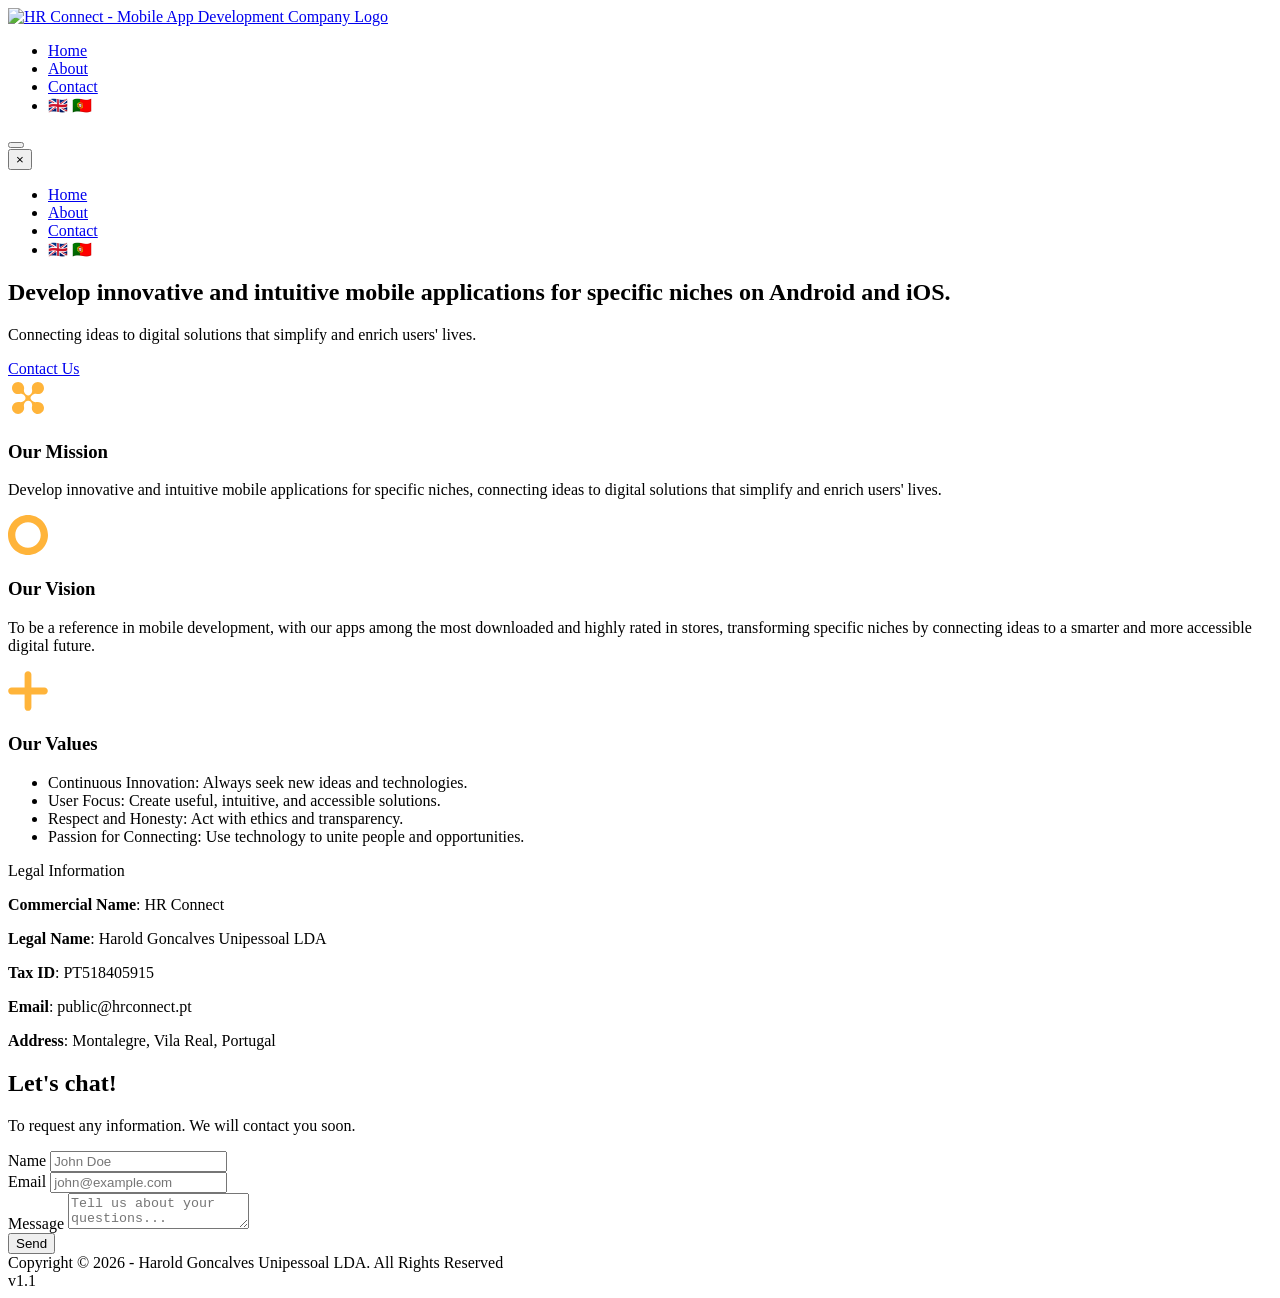
==== index.html @ 8aef355e "Update footer copyright year to 2026 and add version number v1.1" ====
<!DOCTYPE html>
<html lang="en">
<head>
    <meta charset="UTF-8">
    <meta name="viewport" content="width=device-width, initial-scale=1.0">
    <title>HR Connect - Mobile App Development Services | Android & iOS</title>
    <meta name="description" content="Specialized in innovative mobile application development for Android and iOS. We create digital solutions that simplify and enrich users' lives.">
    <meta name="keywords" content="mobile app development, Android development, iOS development, digital solutions, app developer, custom mobile apps, Portuguese app developer">
    <meta name="author" content="HR Connect">
    <link rel="canonical" href="https://www.hrconnect.pt">
    <meta name="robots" content="index, follow">
    <meta name="geo.region" content="PT-17">
    <meta name="geo.placename" content="Vila Real">
    <meta name="geo.position" content="41.2954;-7.7462">
    
    <!-- Open Graph / Facebook -->
    <meta property="og:type" content="business.business">
    <meta property="og:title" content="HR Connect - Mobile App Development Services | Android & iOS">
    <meta property="og:description" content="Specialized in innovative mobile application development. Creating digital solutions that transform ideas into reality.">
    <meta property="og:url" content="https://www.hrconnect.pt">
    <meta property="og:site_name" content="HR Connect">
    <meta property="og:locale" content="en_GB">
    <meta property="og:locale:alternate" content="pt_PT">
    
    <!-- Twitter -->
    <meta name="twitter:card" content="summary_large_image">
    <meta name="twitter:title" content="HR Connect - Mobile App Development Services">
    <meta name="twitter:description" content="Innovative mobile application development for Android and iOS. Creating digital solutions that transform ideas into reality.">
    
    <!-- Favicon -->
    <link rel="icon" type="image/png" sizes="32x32" href="assets/img/favicon/favicon-32x32.png">
    <link rel="icon" type="image/png" sizes="16x16" href="assets/img/favicon/favicon-16x16.png">
    <link rel="apple-touch-icon" sizes="180x180" href="assets/img/favicon/apple-touch-icon.png">
    <link rel="manifest" href="site.webmanifest">
    
    <link rel="stylesheet" href="assets/css/style.css">
    <link href="https://fonts.googleapis.com/css?family=Montserrat:400,700&display=swap" rel="stylesheet">
    <link rel="alternate" hreflang="x-default" href="https://www.hrconnect.pt">
</head>
<body itemscope itemtype="http://schema.org/WebPage">
    <script type="application/ld+json">{
        "@context": "http://schema.org",
        "@type": "ProfessionalService",
        "name": "HR Connect",
        "description": "Innovative mobile application development for Android and iOS",
        "url": "https://www.hrconnect.pt",
        "logo": "https://www.hrconnect.pt/assets/img/logo.png",
        "address": {
            "@type": "PostalAddress",
            "addressLocality": "Montalegre",
            "addressRegion": "Vila Real",
            "postalCode": "5470-261",
            "addressCountry": "PT"
        },
        "email": "public@hrconnect.pt",
        "vatID": "PT518405915",
        "sameAs": [],
        "areaServed": {
            "@type": "Country",
            "name": "Portugal"
        },
        "hasOfferCatalog": {
            "@type": "OfferCatalog",
            "name": "Mobile Development Services",
            "itemListElement": [{
                "@type": "Offer",
                "itemOffered": {
                    "@type": "Service",
                    "name": "Android App Development"
                }
            }, {
                "@type": "Offer",
                "itemOffered": {
                    "@type": "Service",
                    "name": "iOS App Development"
                }
            }]
        }
    }</script>
  <!-- Header & Navigation -->
  <header class="site-header" role="banner">
    <div class="container header-flex">
      <div class="logo" itemscope itemtype="http://schema.org/Organization">
        <a href="#home" class="logo-link">
          <img src="assets/img/logo.png" alt="HR Connect - Mobile App Development Company Logo" width="84" height="84" itemprop="logo">
        </a>
      </div>
      <nav class="main-nav" role="navigation" aria-label="Main navigation">
        <ul class="desktop-menu">
          <li><a href="#home" class="active" data-en="Home" data-pt="Início" aria-current="page">Home</a></li>
          <li><a href="#about" data-en="About" data-pt="Sobre">About</a></li>
          <li><a href="#contact" data-en="Contact" data-pt="Contacto">Contact</a></li>
          <li class="lang-switch" role="group" aria-label="Language selection">
            <span id="lang-en" class="active" aria-pressed="true" role="button" tabindex="0">🇬🇧</span>
            <span id="lang-pt" aria-pressed="false" role="button" tabindex="0">🇵🇹</span>
          </li>
        </ul>
        <button class="hamburger" aria-label="Open menu" aria-expanded="false" aria-controls="mobile-menu">
          <span></span><span></span><span></span>
        </button>
        <div class="mobile-menu-overlay" id="mobile-menu" role="navigation" aria-label="Mobile navigation">
          <button class="close-mobile-menu" aria-label="Close menu">&times;</button>
          <ul>
            <li><a href="#home" data-en="Home" data-pt="Início">Home</a></li>
            <li><a href="#about" data-en="About" data-pt="Sobre">About</a></li>
            <li><a href="#contact" data-en="Contact" data-pt="Contacto">Contact</a></li>
            <li class="lang-switch" role="group" aria-label="Language selection">
              <span id="lang-en-mobile" class="active" aria-pressed="true" role="button" tabindex="0">🇬🇧</span>
              <span id="lang-pt-mobile" aria-pressed="false" role="button" tabindex="0">🇵🇹</span>
            </li>
          </ul>
        </div>
      </nav>
    </div>
  </header>

  <!-- Hero Section -->
  <section class="hero" id="home" role="banner">
    <div class="hero-bg" aria-hidden="true"></div>
    <div class="container hero-content">
      <h1 data-en="Develop innovative and intuitive mobile applications for specific niches on Android and iOS." data-pt="Desenvolver aplicações móveis inovadoras e intuitivas para nichos específicos em Android e iOS.">Develop innovative and intuitive mobile applications for specific niches on Android and iOS.</h1>
      <p class="hero-sub" data-en="Connecting ideas to digital solutions that simplify and enrich users' lives." data-pt="Conectando ideias a soluções digitais que simplificam e enriquecem a vida dos utilizadores.">Connecting ideas to digital solutions that simplify and enrich users' lives.</p>
      <a href="#contact" class="cta-main" data-en="Contact Us" data-pt="Fale Conosco">Contact Us</a>
    </div>
  </section>

  <!-- About/Value Section -->
  <section class="about-values division-group" id="about" role="region" aria-labelledby="about-title">
    <div class="container about-grid">
      <div class="about-item">
        <div class="about-icon">
          <svg width="40" height="40" viewBox="0 0 200 200" fill="none" xmlns="http://www.w3.org/2000/svg" role="img" aria-label="Mission Icon">
            <path d="M149.797 119.603a30.6 30.6 0 0 0-6.482.658c-8.192 1.731-16.703-.889-22.625-6.779l-2.806-2.791a15.1 15.1 0 0 1-.012-21.422l2.773-2.759c5.928-5.896 14.449-8.514 22.647-6.775 2.089.443 4.258.672 6.483.662 16.412-.072 29.926-13.325 30.218-29.648.306-17.117-13.708-31.055-30.918-30.744-16.115.291-29.319 13.279-29.783 29.305a30 30 0 0 0 .896 8.242c2.131 8.452-.382 17.394-6.576 23.555l-1.961 1.95a15.28 15.28 0 0 1-10.774 4.439 15.28 15.28 0 0 1-10.774-4.439l-3.382-3.365c-6.011-5.979-8.609-14.6-6.742-22.849.531-2.346.787-4.796.732-7.314-.351-16.116-13.593-29.236-29.796-29.525-17.211-.307-31.225 13.637-30.911 30.758.298 16.248 13.701 29.467 30.038 29.632a30.6 30.6 0 0 0 7.391-.824c8.404-1.999 17.246.541 23.356 6.619l2.176 2.165a15.1 15.1 0 0 1 4.463 10.717v1.801c0 4.02-1.605 7.875-4.463 10.717l-2.219 2.208c-6.104 6.072-14.936 8.615-23.334 6.624a30.6 30.6 0 0 0-7.39-.819c-16.329.176-29.72 13.391-30.018 29.631-.315 17.123 13.7 31.067 30.912 30.76 16.21-.289 29.454-13.422 29.795-29.545.053-2.52-.205-4.97-.737-7.317-1.874-8.255.722-16.885 6.737-22.87l2.486-2.473a15.28 15.28 0 0 1 10.774-4.439h1.811c4.041 0 7.917 1.597 10.775 4.439l1.066 1.06c6.2 6.167 8.709 15.119 6.57 23.577a30.2 30.2 0 0 0-.902 8.244c.454 16.033 13.66 29.033 29.783 29.324 17.211.311 31.226-13.627 30.919-30.745-.293-16.314-13.794-29.564-30.198-29.647z" fill="#ffb43a"/>
          </svg>
        </div>
        <h3 class="about-title" data-en="Our Mission" data-pt="A Nossa Missão">Our Mission</h3>
        <p class="about-mission" data-en="Develop innovative and intuitive mobile applications for specific niches, connecting ideas to digital solutions that simplify and enrich users' lives." data-pt="Desenvolver aplicações móveis inovadoras e intuitivas para nichos específicos, conectando ideias a soluções digitais que simplificam e enriquecem a vida dos utilizadores.">Develop innovative and intuitive mobile applications for specific niches, connecting ideas to digital solutions that simplify and enrich users' lives.</p>
      </div>
      <div class="about-item">
        <div class="about-icon">
          <svg preserveAspectRatio="xMidYMid meet" data-bbox="5.1 5.1 189.8 189.8" version="1.1" xmlns="http://www.w3.org/2000/svg" viewBox="5.1 5.1 189.8 189.8" role="img" aria-label="Vision Icon" width="40" height="40">
            <g><path class="st0" d="M100,5.1C47.6,5.1,5.1,47.6,5.1,100c0,52.4,42.5,94.9,94.9,94.9c52.4,0,94.9-42.5,94.9-94.9
            C194.9,47.6,152.4,5.1,100,5.1z M100,160.4c-33.3,0-60.4-27-60.4-60.4c0-33.3,27-60.4,60.4-60.4c33.3,0,60.4,27,60.4,60.4
            C160.4,133.3,133.3,160.4,100,160.4z" fill="#ffb43a"></path></g>
          </svg>
        </div>
        <h3 class="about-title" data-en="Our Vision" data-pt="A Nossa Visão">Our Vision</h3>
        <p class="about-vision" data-en="To be a reference in mobile development, with our apps among the most downloaded and highly rated in stores, transforming specific niches by connecting ideas to a smarter and more accessible digital future." data-pt="Ser referência em desenvolvimento móvel, com as nossas aplicações entre as mais descarregadas e bem avaliadas nas lojas, transformando nichos específicos ao conectar ideias a um futuro digital mais inteligente e acessível.">To be a reference in mobile development, with our apps among the most downloaded and highly rated in stores, transforming specific niches by connecting ideas to a smarter and more accessible digital future.</p>
      </div>
      <div class="about-item">
        <div class="about-icon">
          <svg width="40" height="40" viewBox="0 0 200 200" fill="none" xmlns="http://www.w3.org/2000/svg" role="img" aria-label="Values Icon">
            <path class="st0" d="M181.9,83H117V18.1C117,8.7,109.4,1,100,1c-9.4,0-17,7.7-17,17.1V83H18.1C8.7,83,1,90.6,1,100
            c0,9.4,7.7,17,17.1,17H83v64.9c0,9.4,7.6,17.1,17,17.1c9.4,0,17-7.7,17-17.1V117h64.9c9.4,0,17.1-7.6,17.1-17
            C199,90.6,191.3,83,181.9,83z" fill="#ffb43a"></path>
          </svg>
        </div>
        <h3 class="about-title" data-en="Our Values" data-pt="Os Nossos Valores">Our Values</h3>
        <ul class="about-values-list">
          <li data-en="Continuous Innovation: Always seek new ideas and technologies." data-pt="Inovação Contínua: Procurar sempre novas ideias e tecnologias.">Inovação Contínua: Procurar sempre novas ideias e tecnologias.</li>
          <li data-en="User Focus: Create useful, intuitive, and accessible solutions." data-pt="Foco no Utilizador: Criar soluções úteis, intuitivas e acessíveis.">Foco no Utilizador: Criar soluções úteis, intuitivas e acessíveis.</li>
          <li data-en="Respect and Honesty: Act with ethics and transparency." data-pt="Respeito e Honestidade: Agir com ética e transparência.">Respeito e Honestidade: Agir com ética e transparência.</li>
          <li data-en="Passion for Connecting: Use technology to unite people and opportunities." data-pt="Paixão por Conectar: Usar tecnologia para unir pessoas e oportunidades.">Paixão por Conectar: Usar tecnologia para unir pessoas e oportunidades.</li>
        </ul>
      </div>
    </div>
  </section>

    <!-- Divider Section -->
    <section class="divider">
      <div class="container">
        <div class="divider-box">
          <span class="divider-title" data-en="Legal Information" data-pt="Informações Legais">Legal Information</span>
          <p><strong data-en="Commercial Name" data-pt="Nome Comercial">Commercial Name</strong>: HR Connect</p>
          <p><strong data-en="Legal Name" data-pt="Nome Legal">Legal Name</strong>: Harold Goncalves Unipessoal LDA</p>
          <p><strong data-en="Tax ID" data-pt="NIF">Tax ID</strong>: PT518405915</p>
          <p><strong data-en="Email" data-pt="Email">Email</strong>: public@hrconnect.pt</p>
          <p><strong data-en="Address" data-pt="Morada">Address</strong>: Montalegre, Vila Real, Portugal</p>
        </div>
      </div>
    </section>  

  <!-- Contact/CTA Section -->
  <section class="contact-cta" id="contact" role="region" aria-labelledby="contact-title">
    <div class="container contact-flex">
      <div class="contact-form-box">
        <h2 id="contact-title" data-en="Let's chat!" data-pt="Vamos conversar!">Let's chat!</h2>
        <p data-en="To request any information. We will contact you soon." data-pt="Para solicitar qualquer informação. Entraremos em contacto em breve.">To request any information. We will contact you soon.</p>
        <form
        action="https://formspree.io/f/manobdzg"
        method="POST"
        class="contact-form" 
        role="form" 
        aria-labelledby="contact-title"
        >
          <div class="form-group">
            <label for="name" data-en="Name" data-pt="Nome">Name</label>
            <input type="text" id="name" name="name" 
              placeholder="John Doe" 
              data-en-placeholder="John Doe" 
              data-pt-placeholder="João Silva" 
              required aria-required="true"
              autocomplete="name">
          </div>
          <div class="form-group">
            <label for="email" data-en="Email" data-pt="Email">Email</label>
            <input type="email" id="email" name="email" 
              placeholder="john@example.com" 
              data-en-placeholder="john@example.com" 
              data-pt-placeholder="joao@exemplo.com" 
              required aria-required="true"
              autocomplete="email">
          </div>
          <div class="form-group">
            <label for="message" data-en="Message" data-pt="Mensagem">Message</label>
            <textarea id="message" name="message" 
              placeholder="Tell us about your questions..." 
              data-en-placeholder="Tell us about your questions..." 
              data-pt-placeholder="Conte-nos sobre as suas questões..." 
              required aria-required="true"
              autocomplete="off"></textarea>
          </div>
          <button type="submit" data-en="Send" data-pt="Enviar">Send</button>
        </form>
      </div>
    </div>
  </section>

  <!-- Footer -->
  <footer class="site-footer" role="contentinfo">
    <div class="footer-copy">Copyright © 2026 - Harold Goncalves Unipessoal LDA. All Rights Reserved</div>
    <div>v1.1</div>
  </footer>

  <script src="assets/js/main.js"></script>
  <script>
    // Random hero background from assets/img/backgroup
    (function() {
      var images = [
        'assets/img/backgroup/hero-bg1.gif',
        'assets/img/backgroup/hero-bg2.gif',
      ];
      var chosen = images[Math.floor(Math.random() * images.length)];
      var heroBg = document.querySelector('.hero-bg');
      if (heroBg) {
        heroBg.style.backgroundImage = 'url(' + chosen + ')';
      }
    })();
  </script>
  <script>
    // Hamburger menu interactivity
    const hamburger = document.querySelector('.hamburger');
    const mobileMenu = document.querySelector('.mobile-menu-overlay');
    const closeMenu = document.querySelector('.close-mobile-menu');
    
    hamburger.addEventListener('click', function() {
      mobileMenu.classList.add('open');
      hamburger.setAttribute('aria-expanded', 'true');
    });
    
    closeMenu.addEventListener('click', function() {
      mobileMenu.classList.remove('open');
      hamburger.setAttribute('aria-expanded', 'false');
    });
    
    // Optional: close menu on link click
    mobileMenu.querySelectorAll('a').forEach(link => {
      link.addEventListener('click', function() {
        mobileMenu.classList.remove('open');
        hamburger.setAttribute('aria-expanded', 'false');
      });
    });
  </script>
  <script>
    function setLanguage(lang) {
      document.documentElement.lang = lang;
      document.querySelectorAll('[data-en]').forEach(el => {
        el.textContent = el.getAttribute('data-' + lang);
      });
      
      // Update placeholders separately
      document.querySelectorAll('input, textarea').forEach(el => {
        const placeholder = el.getAttribute('data-' + lang + '-placeholder');
        if (placeholder) {
          el.placeholder = placeholder;
        }
      });

      // Update language buttons
      document.getElementById('lang-en').classList.toggle('active', lang === 'en');
      document.getElementById('lang-pt').classList.toggle('active', lang === 'pt');
      document.getElementById('lang-en').setAttribute('aria-pressed', lang === 'en');
      document.getElementById('lang-pt').setAttribute('aria-pressed', lang === 'pt');
      
      // Update mobile language buttons
      document.getElementById('lang-en-mobile').classList.toggle('active', lang === 'en');
      document.getElementById('lang-pt-mobile').classList.toggle('active', lang === 'pt');
      document.getElementById('lang-en-mobile').setAttribute('aria-pressed', lang === 'en');
      document.getElementById('lang-pt-mobile').setAttribute('aria-pressed', lang === 'pt');
    }
    document.getElementById('lang-en').onclick = () => setLanguage('en');
    document.getElementById('lang-pt').onclick = () => setLanguage('pt');
    setLanguage('en');
  </script>
  <script>
    // Mobile language switcher sync
    document.getElementById('lang-en-mobile').onclick = () => { 
      setLanguage('en'); 
      document.querySelector('.mobile-menu-overlay').classList.remove('open');
      hamburger.setAttribute('aria-expanded', 'false');
    };
    document.getElementById('lang-pt-mobile').onclick = () => { 
      setLanguage('pt'); 
      document.querySelector('.mobile-menu-overlay').classList.remove('open');
      hamburger.setAttribute('aria-expanded', 'false');
    };
  </script>
</body>
</html>
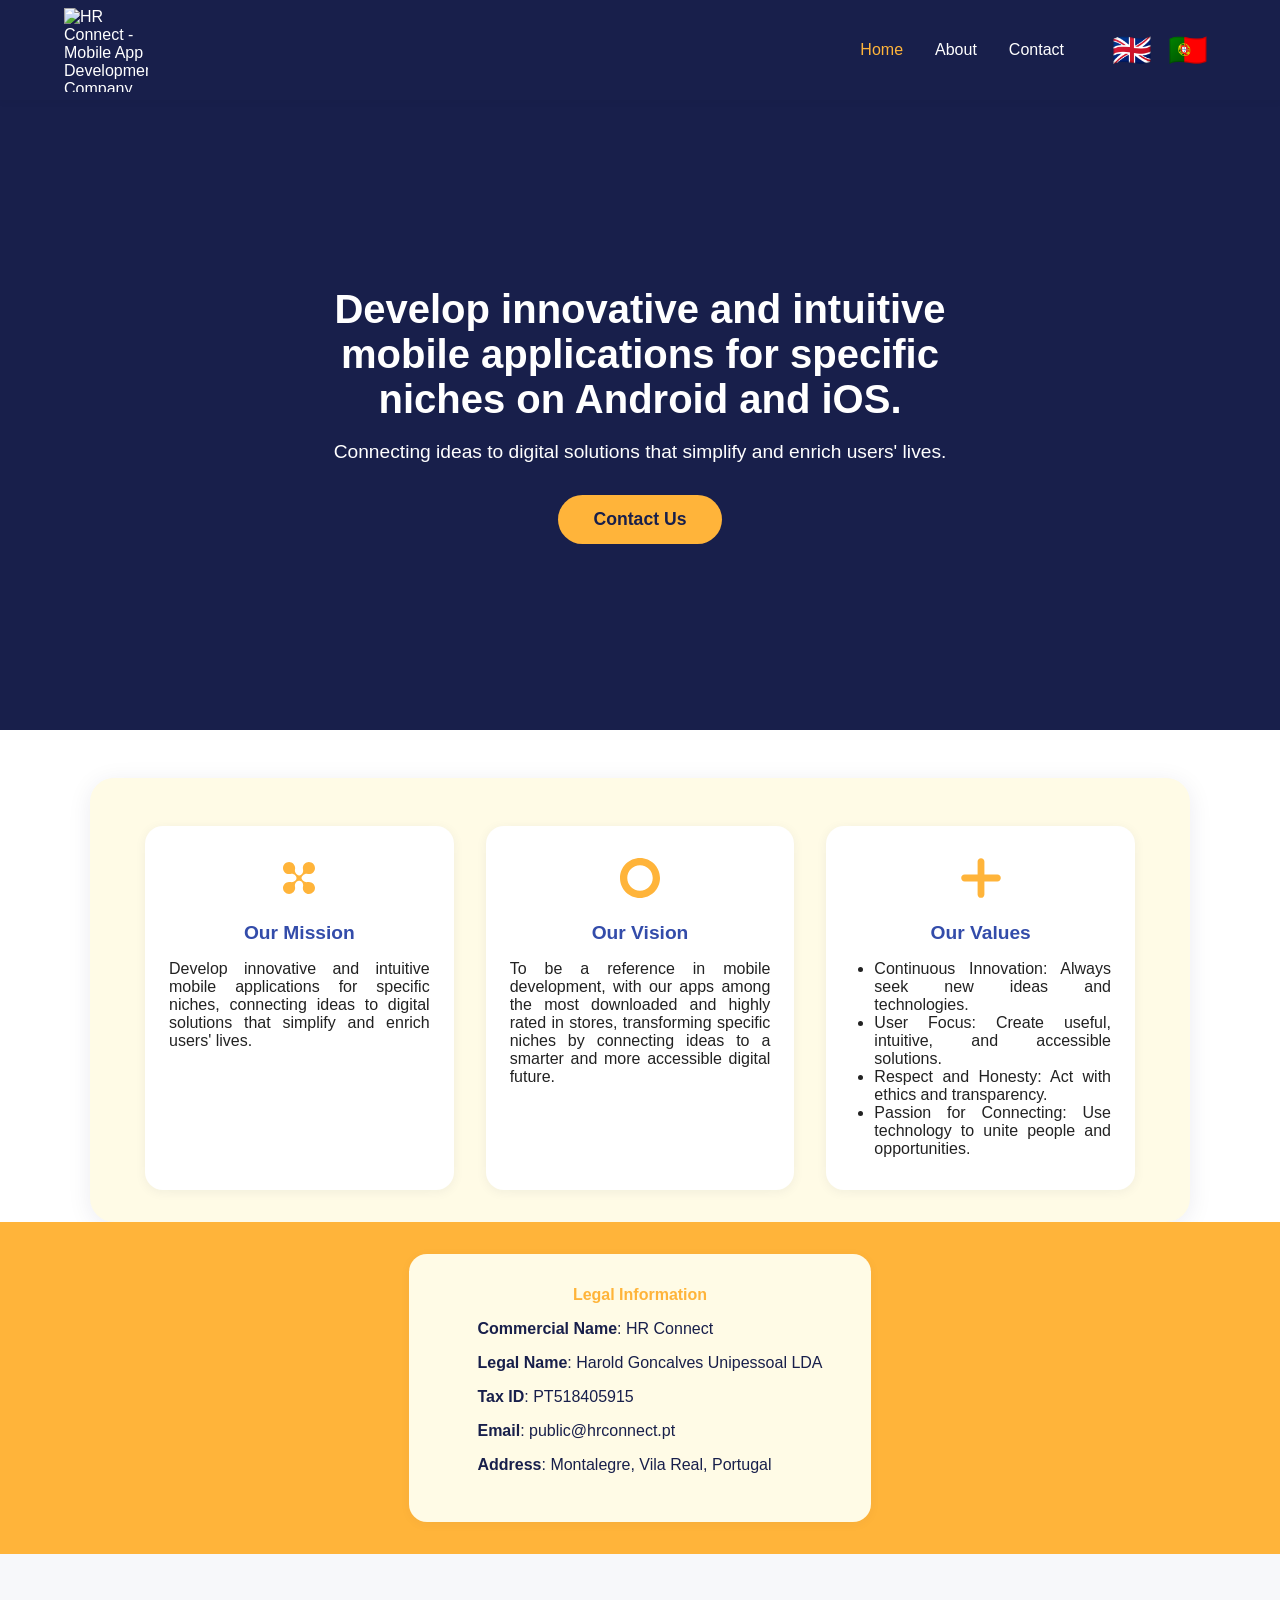
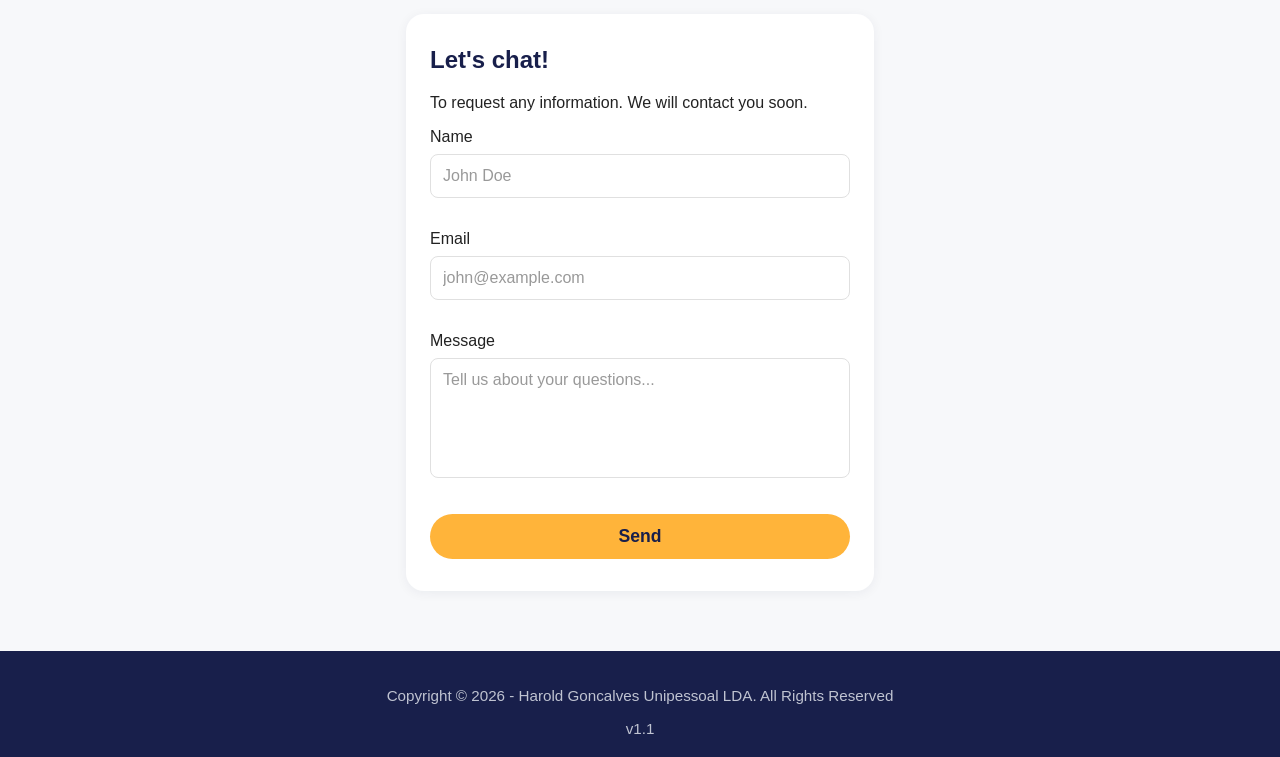
==== commit 57ae3609: "Refactor footer layout and styling for improved readability and consistency Co-authored-by: Copilot " ====
--- a/index.html
+++ b/index.html
@@ -229,7 +229,7 @@
   <!-- Footer -->
   <footer class="site-footer" role="contentinfo">
     <div class="footer-copy">Copyright © 2026 - Harold Goncalves Unipessoal LDA. All Rights Reserved</div>
-    <div>v1.1</div>
+    <div class="footer-version">v1.1</div>
   </footer>
 
   <script src="assets/js/main.js"></script>
--- a/assets/css/style.css
+++ b/assets/css/style.css
@@ -0,0 +1,689 @@
+:root {
+  --primary-bg: #181f4b;
+  --accent: #ffb43a;
+  --white: #fff;
+  --text: #222;
+  --header-height: 100px;
+  --font-main: Arial,Helvetica,sans-serif;
+  --focus-outline: 3px solid #4a90e2;
+  --focus-outline-offset: 2px;
+}
+
+html, body {
+  margin: 0;
+  padding: 0;
+  font-family: var(--font-main);
+  background: var(--white);
+  color: var(--text);
+}
+
+.container {
+  width: 90%;
+  max-width: 1200px;
+  margin: 0 auto;
+}
+
+.site-header {
+  background: var(--primary-bg);
+  color: var(--white);
+  height: var(--header-height);
+  display: flex;
+  align-items: center;
+  position: sticky;
+  top: 0;
+  z-index: 100;
+  box-shadow: 0 2px 8px rgba(0,0,0,0.04);
+}
+
+.header-flex {
+  display: flex;
+  align-items: center;
+  justify-content: space-between;
+  height: var(--header-height);
+}
+
+.logo {
+  display: flex;
+  align-items: center;
+  gap: 12px;
+  padding: 8px 0;
+}
+
+.logo-link {
+  display: flex;
+  align-items: center;
+  text-decoration: none;
+  color: var(--white);
+  transition: opacity 0.2s ease;
+}
+
+.logo-link:hover {
+  opacity: 0.9;
+}
+.logo img {
+  height: calc(var(--header-height) - 16px);
+  width: auto;
+}
+.logo-text {
+  font-weight: 700;
+  font-size: 1.2rem;
+  letter-spacing: 1px;
+}
+.logo-text .subtitle {
+  display: block;
+  font-weight: 400;
+  font-size: 0.9rem;
+  color: var(--accent);
+}
+
+.main-nav ul {
+  list-style: none;
+  display: flex;
+  gap: 32px;
+  margin: 0;
+  padding: 0;
+  align-items: center;
+  height: 100%;
+}
+.main-nav a {
+  color: var(--white);
+  text-decoration: none;
+  transition: color 0.2s, transform 0.2s ease;
+  cursor: pointer;
+  font-size: 1rem;
+  display: flex;
+  align-items: center;
+  height: 100%;
+}
+
+.main-nav a:hover {
+  transform: scale(1.05);
+  opacity: 0.8;
+}
+
+.main-nav a.active, .main-nav a:hover {
+  color: var(--accent);
+}
+
+.cta-header {
+  background: var(--accent);
+  color: var(--primary-bg);
+  padding: 10px 24px;
+  border-radius: 24px;
+  font-weight: 700;
+  text-decoration: none;
+  margin-left: 24px;
+  transition: background 0.2s;
+}
+.cta-header:hover {
+  background: #ffd580;
+}
+
+.hero {
+  position: relative;
+  min-height: 70vh;
+  display: flex;
+  align-items: center;
+  justify-content: center;
+  background: var(--primary-bg);
+  color: var(--white);
+  overflow: hidden;
+}
+.hero-bg {
+  position: absolute;
+  top: 0; left: 0; right: 0; bottom: 0;
+  background: url('../img/backgroup/hero-bg1.gif') center/cover no-repeat;
+  filter: blur(2px) brightness(0.5);
+  z-index: 1;
+}
+.hero-content {
+  position: relative;
+  z-index: 2;
+  text-align: center;
+  max-width: 700px;
+  margin: 0 auto;
+}
+.hero h1 {
+  font-size: 2.5rem;
+  font-weight: 700;
+  margin-bottom: 1rem;
+}
+.hero-sub {
+  font-size: 1.2rem;
+  margin-bottom: 2rem;
+}
+.cta-main {
+  background: var(--accent);
+  color: var(--primary-bg);
+  padding: 14px 36px;
+  border-radius: 28px;
+  font-weight: 700;
+  text-decoration: none;
+  font-size: 1.1rem;
+  transition: background 0.2s;
+  display: inline-block;
+  margin-bottom: 2rem;
+}
+.cta-main:hover {
+  background: #ffd580;
+}
+
+@media (max-width: 800px) {
+  .header-flex {
+    flex-direction: row;
+    justify-content: space-between;
+    align-items: center;
+    height: auto;
+    padding: 12px 0;
+  }
+  .logo {
+    justify-content: flex-start;
+    margin-bottom: 0;
+  }
+  .hamburger {
+    display: flex;
+    position: static;
+    margin-left: auto;
+  }
+  .desktop-menu {
+    display: none !important;
+  }
+}
+
+/* About/Value Section */
+.about-values {
+  background: #f7f8fa;
+  padding: 60px 0;
+}
+.about-grid {
+  display: flex;
+  gap: 32px;
+  justify-content: space-between;
+  flex-wrap: wrap;
+}
+.about-item {
+  background: var(--white);
+  border-radius: 18px;
+  box-shadow: 0 2px 12px rgba(24,31,75,0.06);
+  flex: 1 1 250px;
+  min-width: 250px;
+  max-width: 340px;
+  padding: 32px 24px;
+  text-align: center;
+  margin: 0 auto;
+}
+.about-icon {
+  font-size: 2.2rem;
+  color: var(--accent);
+  margin-bottom: 16px;
+}
+.about-item h3 {
+  margin: 0 0 12px 0;
+  font-size: 1.2rem;
+}
+
+.about-values-list {
+  list-style-type: disc;
+  padding-left: 1.5em;
+  margin: 1em 0 0 0;
+  text-align: left;
+}
+.about-values-list li {
+  text-align: left;
+}
+
+/* How We Work Section */
+.how-we-work {
+  background: #fff;
+  padding: 60px 0 40px 0;
+}
+.how-we-work h2 {
+  text-align: center;
+  color: var(--primary-bg);
+  margin-bottom: 40px;
+}
+.work-flex {
+  display: flex;
+  gap: 32px;
+  justify-content: center;
+  flex-wrap: wrap;
+}
+.work-item {
+  background: #f7f8fa;
+  border-radius: 18px;
+  box-shadow: 0 2px 12px rgba(24,31,75,0.04);
+  flex: 1 1 300px;
+  min-width: 260px;
+  max-width: 400px;
+  padding: 32px 24px;
+  text-align: center;
+  margin: 0 auto;
+}
+.work-icon {
+  font-size: 2.2rem;
+  color: var(--accent);
+  margin-bottom: 16px;
+}
+.work-item h3 {
+  margin: 0 0 12px 0;
+  font-size: 1.2rem;
+  color: var(--primary-bg);
+}
+
+/* Divider Section */
+.divider {
+  background: var(--accent);
+  color: var(--primary-bg);
+  padding: 32px 0;
+  text-align: center;
+}
+.divider .divider-box p {
+  text-align: left;
+  margin-left: 20px;
+}
+.divider-box {
+  background: #fffbe6;
+  display: inline-block;
+  padding: 32px 48px;
+  border-radius: 18px;
+  box-shadow: 0 2px 12px rgba(24,31,75,0.04);
+}
+.divider-title {
+  display: block;
+  font-size: 1rem;
+  font-weight: 700;
+  margin-bottom: 12px;
+  color: var(--accent);
+}
+.divider-box h3 {
+  margin: 0;
+  font-size: 1.5rem;
+  font-weight: 700;
+}
+
+/* Contact/CTA Section */
+.contact-cta {
+  background: #f7f8fa;
+  padding: 60px 0;
+}
+.contact-flex {
+  display: flex;
+  gap: 48px;
+  flex-wrap: wrap;
+  align-items: flex-start;
+  justify-content: center;
+}
+.contact-form-box {
+  background: var(--white);
+  border-radius: 18px;
+  box-shadow: 0 2px 12px rgba(24,31,75,0.06);
+  padding: 32px 24px;
+  flex: 1 1 340px;
+  min-width: 300px;
+  max-width: 420px;
+}
+.contact-form-box h2 {
+  margin-top: 0;
+  color: var(--primary-bg);
+}
+.contact-form {
+  display: flex;
+  flex-direction: column;
+  gap: 16px;
+  margin-top: 16px;
+}
+.contact-form input,
+.contact-form textarea {
+  width: 100%;
+  padding: 12px 12px;
+  border: 1px solid #e0e0e0;
+  border-radius: 8px;
+  font-size: 1rem;
+  font-family: var(--font-main);
+  transition: border-color 0.2s, box-shadow 0.2s;
+  box-sizing: border-box;
+  resize: none;
+}
+.contact-form textarea {
+  min-height: 120px;
+}
+.contact-form button {
+  background: var(--accent);
+  color: var(--primary-bg);
+  border: none;
+  border-radius: 24px;
+  padding: 12px 0;
+  font-weight: 700;
+  font-size: 1.1rem;
+  cursor: pointer;
+  transition: background 0.2s;
+}
+.contact-form button:hover {
+  background: #ffd580;
+}
+
+/* Footer */
+.site-footer {
+  background: var(--primary-bg);
+  color: var(--white);
+  text-align: center;
+  padding: 20px 0;
+  min-height: 60px;
+}
+.footer-flex {
+  display: flex;
+  justify-content: space-between;
+  align-items: center;
+  flex-wrap: wrap;
+  gap: 24px;
+  padding-bottom: 16px;
+}
+.footer-nav {
+  display: flex;
+  gap: 24px;
+  flex-wrap: wrap;
+}
+.footer-nav a {
+  color: var(--white);
+  text-decoration: none;
+  font-weight: 500;
+  transition: color 0.2s;
+}
+.footer-nav a:hover {
+  color: var(--accent);
+}
+.footer-social {
+  display: flex;
+  gap: 16px;
+}
+.footer-social a {
+  color: var(--accent);
+  font-size: 1.5rem;
+  text-decoration: none;
+  transition: color 0.2s;
+}
+.footer-social a:hover {
+  color: #ffd580;
+}
+.footer-copy {
+  text-align: center;
+  color: #bfc3d1;
+  font-size: 0.95rem;
+  padding: 16px 0 0 0;
+}
+
+.footer-version {
+  text-align: center;
+  color: #bfc3d1;
+  font-size: 0.95rem;
+  padding: 16px 0 0 0;
+}
+
+@media (max-width: 1000px) {
+  .about-grid, .work-flex, .contact-flex, .footer-flex {
+    flex-direction: column;
+    align-items: stretch;
+    gap: 24px;
+  }
+  .about-item, .work-item, .contact-form-box {
+    max-width: 100%;
+  }
+}
+
+.division-group {
+  background: #fffbe6;
+  border-radius: 24px;
+  box-shadow: 0 4px 24px rgba(24,31,75,0.08);
+  padding: 48px 0 32px 0;
+  margin: 48px auto 0 auto;
+  max-width: 1100px;
+}
+
+.hamburger {
+  display: none;
+  flex-direction: column;
+  justify-content: center;
+  align-items: center;
+  width: 40px;
+  height: 40px;
+  background: none;
+  border: none;
+  cursor: pointer;
+  z-index: 120;
+}
+.hamburger span {
+  display: block;
+  width: 26px;
+  height: 3px;
+  margin: 4px 0;
+  background: var(--white);
+  border-radius: 2px;
+  transition: all 0.3s;
+}
+.mobile-menu-overlay {
+  position: fixed;
+  top: 0; left: 0; right: 0; bottom: 0;
+  background: var(--primary-bg);
+  z-index: 200;
+  display: none;
+  align-items: center;
+  justify-content: center;
+  flex-direction: column;
+  transition: opacity 0.3s;
+}
+.mobile-menu-overlay.open {
+  display: flex;
+}
+.mobile-menu-overlay ul {
+  list-style: none;
+  padding: 0;
+  margin: 0;
+  text-align: center;
+  display: flex;
+  flex-direction: column;
+  align-items: center;
+  justify-content: center;
+  gap: 8px;
+  height: 100vh;
+}
+.mobile-menu-overlay li {
+  margin: 0;
+  display: flex;
+  align-items: center;
+  justify-content: center;
+}
+.mobile-menu-overlay a {
+  color: var(--white);
+  font-size: 1.5rem;
+  text-decoration: none;
+  font-weight: 700;
+  transition: color 0.2s;
+  display: flex;
+  align-items: center;
+  padding: 8px 0;
+}
+.mobile-menu-overlay a:hover {
+  color: var(--accent);
+}
+.close-mobile-menu {
+  position: absolute;
+  top: 24px;
+  right: 24px;
+  background: none;
+  border: none;
+  color: var(--white);
+  font-size: 2.5rem;
+  cursor: pointer;
+  z-index: 210;
+}
+@media (max-width: 800px) {
+  .desktop-menu {
+    display: none !important;
+  }
+  .hamburger {
+    display: flex;
+  }
+}
+
+.about-title {
+  color: #334CAA;
+}
+
+.lang-switch {
+  display: inline-flex;
+  margin-left: 8px;
+  align-items: center;
+}
+
+.lang-switch span {
+  margin: 0 8px;
+  cursor: pointer;
+  transition: transform 0.2s ease;
+  font-size: 2rem;
+}
+
+.lang-switch span:hover {
+  transform: scale(1.1);
+  opacity: 0.8;
+}
+@media (max-width: 800px) {
+  .desktop-menu .lang-switch {
+    display: none !important;
+  }
+  .mobile-menu-overlay .lang-switch {
+    display: block;
+    text-align: center;
+    margin: 16px 0 0 0;
+  }
+}
+@media (min-width: 801px) {
+  .mobile-menu-overlay .lang-switch {
+    display: none !important;
+  }
+}
+
+/* Focus States */
+a:focus,
+button:focus,
+input:focus,
+textarea:focus {
+  outline: var(--focus-outline);
+  outline-offset: var(--focus-outline-offset);
+}
+
+/* Skip to main content link */
+.skip-link {
+  position: absolute;
+  top: -40px;
+  left: 0;
+  background: var(--primary-bg);
+  color: var(--white);
+  padding: 8px;
+  z-index: 100;
+  transition: top 0.2s;
+}
+
+.skip-link:focus {
+  top: 0;
+}
+
+/* Form Accessibility */
+.form-group {
+  margin-bottom: 1rem;
+}
+
+.form-group label {
+  display: block;
+  margin-bottom: 0.5rem;
+  font-weight: 500;
+}
+
+.form-group input:focus,
+.form-group textarea:focus {
+  border-color: #4a90e2;
+  box-shadow: 0 0 0 2px rgba(74, 144, 226, 0.2);
+}
+
+/* Error States - Only show after user interaction */
+.form-group input:invalid:not(:placeholder-shown),
+.form-group textarea:invalid:not(:placeholder-shown) {
+  border-color: #dc3545;
+}
+
+.form-group input:invalid:not(:placeholder-shown):focus,
+.form-group textarea:invalid:not(:placeholder-shown):focus {
+  box-shadow: 0 0 0 2px rgba(220, 53, 69, 0.2);
+}
+
+/* Success States - Only show after user interaction */
+.form-group input:valid:not(:placeholder-shown),
+.form-group textarea:valid:not(:placeholder-shown) {
+  border-color: #28a745;
+}
+
+.form-group input:valid:not(:placeholder-shown):focus,
+.form-group textarea:valid:not(:placeholder-shown):focus {
+  box-shadow: 0 0 0 2px rgba(40, 167, 69, 0.2);
+}
+
+/* Add placeholder to inputs to enable :placeholder-shown */
+.form-group input::placeholder,
+.form-group textarea::placeholder {
+  color: #999;
+  opacity: 1;
+}
+
+/* Button States */
+button {
+  cursor: pointer;
+}
+
+button:focus:not(:focus-visible) {
+  outline: none;
+}
+
+button:focus-visible {
+  outline: var(--focus-outline);
+  outline-offset: var(--focus-outline-offset);
+}
+
+/* Mobile Menu Accessibility */
+.mobile-menu-overlay {
+  visibility: hidden;
+  opacity: 0;
+  transition: opacity 0.3s, visibility 0.3s;
+}
+
+.mobile-menu-overlay.open {
+  visibility: visible;
+  opacity: 1;
+}
+
+/* High Contrast Mode Support */
+@media (forced-colors: active) {
+  .main-nav a,
+  .footer-nav a {
+    border: 1px solid transparent;
+  }
+  
+  .main-nav a:focus,
+  .footer-nav a:focus {
+    border-color: CanvasText;
+  }
+}
+
+/* Reduced Motion */
+@media (prefers-reduced-motion: reduce) {
+  * {
+    animation-duration: 0.01ms !important;
+    animation-iteration-count: 1 !important;
+    transition-duration: 0.01ms !important;
+    scroll-behavior: auto !important;
+  }
+}
+
+.about-mission,
+.about-vision,
+.about-values-list li {
+  text-align: justify;
+} 
